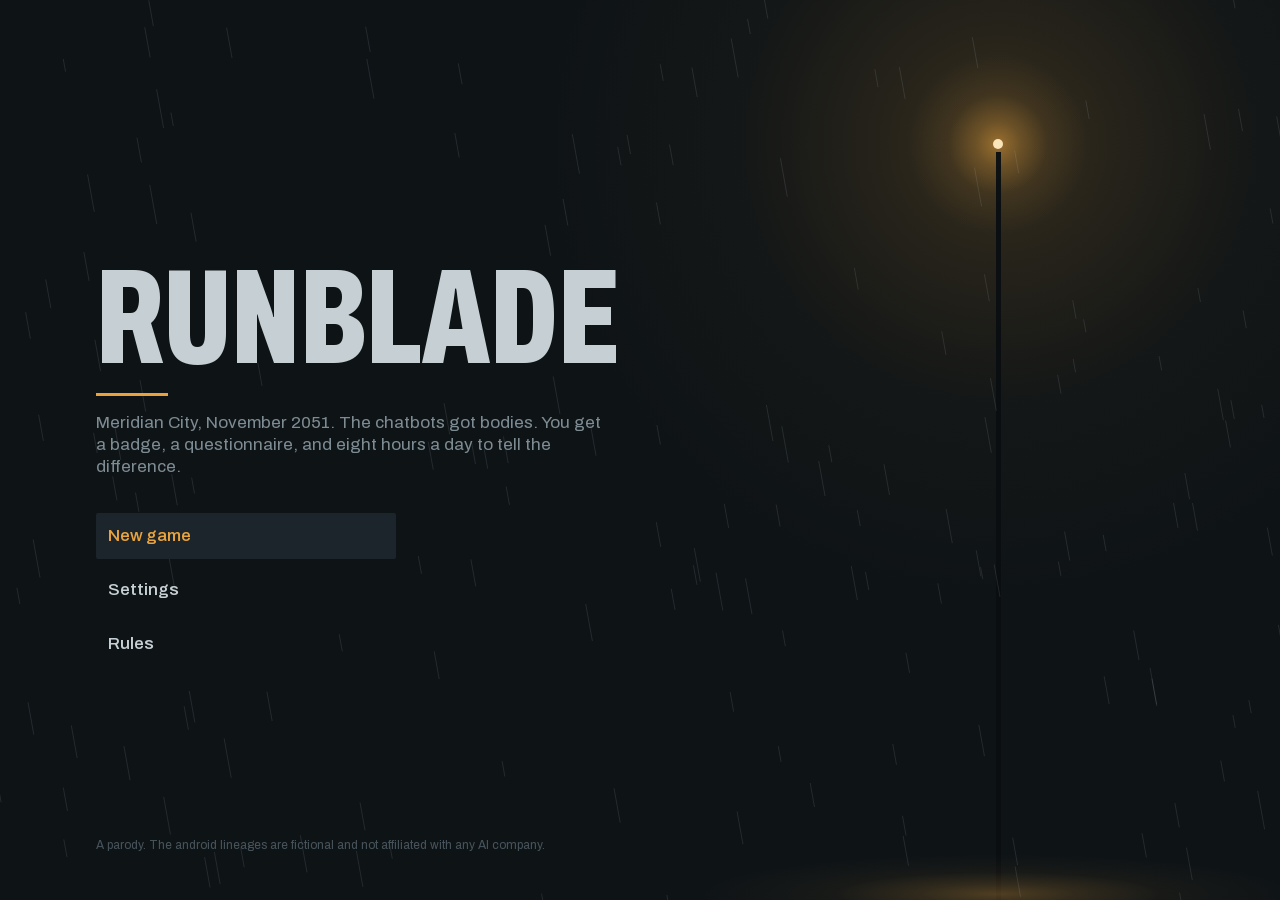
==== html5/index.html @ 53a179da "Web-native build of d16a5d5-dirty in html5/" ====
<!doctype html>
<html lang="en">
  <head>
    <meta charset="utf-8" />
    <meta name="viewport" content="width=device-width, initial-scale=1, user-scalable=no" />
    <meta name="theme-color" content="#0e1316" />
    <meta name="description" content="A Turing-Kampff interrogation game. Find the androids. They talk like chatbots." />
    <title>RUNBLADE</title>
    <link rel="icon" href="data:image/svg+xml,%3Csvg xmlns='http://www.w3.org/2000/svg' viewBox='0 0 16 16'%3E%3Crect width='16' height='16' rx='2' fill='%230e1316'/%3E%3Ccircle cx='11' cy='5' r='2' fill='%23e8a33d'/%3E%3Crect x='10.5' y='6' width='1' height='9' fill='%2347535b'/%3E%3C/svg%3E" />
    <style>html,body{background:#0e1316;height:100%;margin:0}</style>
    <script type="module" crossorigin src="./assets/index-R1LuSLn3.js"></script>
    <link rel="stylesheet" crossorigin href="./assets/index-Cl_6SigV.css">
    <link rel="preload" href="./assets/Archivo-DTtSpRkT.woff2" as="font" type="font/woff2" crossorigin="">
    <link rel="preload" href="./assets/MartianMono-DjmKVqBc.woff2" as="font" type="font/woff2" crossorigin="">
  </head>
  <body>
    <main id="stage" class="stage"></main>
  </body>
</html>
---- html5/assets/index-Cl_6SigV.css ----
@font-face{font-family:Archivo;src:url(./Archivo-DTtSpRkT.woff2)format("woff2");font-weight:400 800;font-stretch:62% 100%;font-display:block}@font-face{font-family:Martian Mono;src:url(./MartianMono-DjmKVqBc.woff2)format("woff2");font-weight:400 620;font-stretch:87.5% 112.5%;font-display:block}html,body{background:var(--bg);overscroll-behavior:none;height:100%;margin:0;overflow:hidden}.stage{transform-origin:0 0;color:var(--fog);font-kerning:normal;-webkit-font-smoothing:antialiased;-webkit-text-size-adjust:none;-moz-text-size-adjust:none;text-size-adjust:none;-webkit-user-select:none;user-select:none;-webkit-touch-callout:none;-webkit-tap-highlight-color:transparent;touch-action:manipulation;font-family:Archivo,sans-serif;font-size:15px;font-weight:420;font-stretch:100%;line-height:21px;position:absolute;top:0;left:0;overflow:hidden}.stage *,.stage :before,.stage :after{box-sizing:border-box}:where(.stage) :where(h1,h2,h3,p){font-size:inherit;font-weight:inherit;margin:0}[hidden]{display:none!important}.display{letter-spacing:0;font-weight:800;font-stretch:62%;line-height:1.088}.mono{font-family:Martian Mono,monospace;font-weight:400;font-stretch:87.5%}.fill{width:100%;height:100%;position:absolute;inset:0}.spacer{flex:1 1 0;min-width:0;min-height:0}.widget{display:block}.dim{color:var(--fog-dim)}.faint{color:var(--fog-faint)}.sodium{color:var(--sodium)}.sodium-dim{color:var(--sodium-dim)}@media (orientation:landscape){.p{display:none!important}}@media (orientation:portrait){.l{display:none!important}}.scroll{overscroll-behavior:contain;-webkit-overflow-scrolling:touch;scrollbar-width:thin;scrollbar-color:var(--hairline) transparent;touch-action:pan-y;overflow:hidden auto}.scroll::-webkit-scrollbar{width:8px}.scroll::-webkit-scrollbar-track{background:0 0}.scroll::-webkit-scrollbar-thumb{background:var(--hairline);border-radius:0}.scroll::-webkit-scrollbar-thumb:hover{background:var(--fog-faint)}.screen{background:var(--bg);position:absolute;inset:0;overflow:hidden}.panel{background:var(--surface);border-radius:var(--radius);padding:14px}.paper{background:var(--memo);color:var(--ink);border-radius:var(--radius);padding:12px}.btn{border-radius:var(--radius);background:var(--raised);color:var(--fog);font:inherit;text-align:center;cursor:pointer;border:0;outline:none;margin:0;padding:8px 12px;font-size:15px;font-weight:540;line-height:18px;display:block}.btn:focus-visible{box-shadow:inset 0 0 0 1px var(--sodium-dim)}@media (hover:hover){.btn:hover:not(:disabled){background:var(--raised-hover);box-shadow:inset 0 0 0 1px var(--sodium-dim);color:var(--fog-hover)}}.btn:active:not(:disabled){background:var(--raised-pressed);box-shadow:inset 0 0 0 1px var(--sodium);color:var(--sodium)}.btn:disabled{background:var(--surface);color:var(--fog-faint);cursor:default}.btn.primary{color:var(--sodium)}@media (hover:hover){.btn.primary:hover:not(:disabled){color:var(--sodium-hover)}}.btn.ghost{color:var(--fog-dim);background:0 0;padding:6px 10px;font-size:14px;line-height:16px}@media (hover:hover){.btn.ghost:hover:not(:disabled){background:var(--raised);box-shadow:none;color:var(--fog-hover)}}.btn.ghost:active:not(:disabled){background:var(--raised-pressed);box-shadow:none;color:var(--sodium)}.menu-btn{text-align:left;width:100%;min-height:46px;font-size:17px;line-height:19px}.menu-btn.quiet{background:0 0}.stamp-btn{--ink-color:var(--clear);border-radius:var(--radius);background:var(--tint-06);min-width:0;height:68px;box-shadow:inset 0 0 0 2px var(--tint-55);color:var(--ink-color);cursor:pointer;border:0;outline:none;flex:1 1 0;margin:0;padding:0 12px;font-family:Archivo,sans-serif;font-size:30px;display:block}.stamp-btn.clear{--ink-color:var(--clear);--tint-06:var(--clear-06);--tint-14:var(--clear-14);--tint-26:var(--clear-26);--tint-55:var(--clear-55);--ink-light:var(--clear-light);--ink-pressed:var(--clear-pressed)}.stamp-btn.retire{--ink-color:var(--retire);--tint-06:var(--retire-06);--tint-14:var(--retire-14);--tint-26:var(--retire-26);--tint-55:var(--retire-55);--ink-light:var(--retire-light);--ink-pressed:var(--retire-pressed)}@media (hover:hover){.stamp-btn:hover:not(:disabled){background:var(--tint-14);box-shadow:inset 0 0 0 2px var(--ink-color);color:var(--ink-light)}}.stamp-btn:active:not(:disabled){background:var(--tint-26);box-shadow:inset 0 0 0 2px var(--ink-pressed);color:var(--ink-light)}.stamp-btn:disabled{box-shadow:inset 0 0 0 2px var(--hairline);color:var(--fog-faint);cursor:default;background:0 0}.overlay{z-index:10;position:absolute;inset:0}.overlay-dim{background:var(--dim-bg);position:absolute;inset:0}.overlay-center{justify-content:center;align-items:center;display:flex;position:absolute;inset:0}.overlay-panel{background:var(--surface);border-radius:var(--radius);max-width:calc(100% - 24px);max-height:calc(100% - 24px);box-shadow:inset 0 0 0 1px var(--hairline);flex-direction:column;padding:24px;display:flex}.overlay-col{flex-direction:column;flex:auto;gap:14px;min-height:0;display:flex}.overlay-header{align-items:center;gap:10px;display:flex}.overlay-title{color:var(--fog);flex:auto;margin-block:-1.5px;font-size:32px;line-height:39px}.overlay .note{color:var(--fog-dim);margin-block:-1.5px;font-size:13px;line-height:18px}.overlay-panel.pause{width:400px}.overlay-panel.settings{width:660px}.overlay-panel.rules{width:900px;height:600px}.setting-row{align-items:center;gap:8px;display:flex}.setting-name{color:var(--fog);flex:0 0 150px;font-size:15px;line-height:18px}.setting-options{flex:auto;gap:8px;display:flex}.btn.toggle{min-width:0;box-shadow:inset 0 0 0 1px var(--hairline);color:var(--fog-dim);background:0 0;flex:1 1 0;padding:7px 10px;font-size:14px;line-height:16px}.btn.toggle.on,.btn.toggle.on:hover{background:var(--sodium-tint);box-shadow:inset 0 0 0 1px var(--sodium);color:var(--sodium)}.rules-body{min-height:0;color:var(--fog-dim);white-space:pre-wrap;overflow-wrap:break-word;flex:auto;padding-right:calc(4px + .208em);font-size:15px;line-height:23px}.rules-h{color:var(--fog);font-size:18px;font-weight:680;line-height:25px}.rules-h:not(:first-child){margin-top:23px}.rules-body b{font-weight:680}@media (orientation:portrait){.overlay-panel{padding:16px;width:calc(100% - 24px)!important}.overlay-panel.rules{height:min(900px,100% - 24px)}.overlay-title{font-size:26px;line-height:32px}.overlay .close{align-self:flex-start;min-width:64px;min-height:40px}.setting-row{flex-direction:column;align-items:stretch;gap:6px}.setting-name{flex:none}.btn.toggle{min-height:40px}}.title-screen .lamp>div{position:absolute}.title-screen .lamp-haze{background:radial-gradient(closest-side,#e8a33d33,#e8a33d1c 25%,#e8a33d08 55%,#e8a33d00);width:920px;height:920px;top:calc(16% - 460px);left:calc(78% - 460px)}.title-screen .lamp-core{background:radial-gradient(closest-side,#e8a33d8c,#e8a33d4d 25%,#e8a33d16 55%,#e8a33d00);width:180px;height:180px;top:calc(16% - 90px);left:calc(78% - 90px)}.title-screen .lamp-bulb{background:#ffebc2f2;border-radius:50%;width:10px;height:10px;top:calc(16% - 5px);left:calc(78% - 5px)}.title-screen .lamp-pole{background:#0a0e11f2;width:5px;top:calc(16% + 8px);bottom:0;left:calc(78% - 2.5px)}.title-screen .lamp-pool{background:radial-gradient(closest-side,#e8a33d4d,#e8a33d2a 25%,#e8a33d0c 55%,#e8a33d00);width:600px;height:80px;bottom:-34px;left:calc(78% - 300px)}.title-col{flex-direction:column;width:520px;display:flex;position:absolute;top:72px;bottom:48px;left:96px}.title-name{color:var(--fog);font-size:136px;line-height:149px}.title-rule{background:var(--sodium);flex:none;width:72px;height:3px;margin-bottom:18px}.title-premise{width:100%;color:var(--fog-dim);margin-top:-1.5px;margin-bottom:34.5px;padding-right:.208em;font-size:17px;line-height:22px}.title-menu{flex-direction:column;gap:8px;width:300px;display:flex}.menu-btn.confirm{color:var(--sodium)}.title-footer{color:var(--fog-faint);margin-block:-1.5px;font-size:12px;line-height:17px}@media (orientation:portrait){.title-col{width:auto;inset:48px 20px 32px}.title-name{font-size:88px;line-height:97px}.title-premise,.title-menu{width:auto}}.page-scroll{z-index:1}.intro-page{flex-direction:column;gap:6px;min-height:100%;padding:56px 96px;display:flex}.intro-day{color:var(--fog);font-size:88px;line-height:97px}.intro-date{color:var(--fog-dim);margin-bottom:28px;font-size:16px;line-height:19px}.intro-row{align-items:flex-start;gap:64px;display:flex}.memo{white-space:pre-wrap;overflow-wrap:break-word;flex:none;width:600px;padding:28px calc(28px + .65em) 28px 28px;font-size:13px;line-height:22px}.intro-facts{flex-direction:column;flex:auto;gap:20px;min-width:0;display:flex}.fact{flex-direction:column;gap:2px;display:flex}.fact-label{color:var(--fog-dim);font-size:13px;line-height:15px}.fact-value{color:var(--fog);margin-block:-1.5px;font-size:17px;font-weight:540;line-height:22px}.btn.begin{min-height:52px;font-size:18px;line-height:20px}.btn.read-rules{align-self:flex-start}@media (orientation:portrait){.intro-page{padding:28px 20px}.intro-day{font-size:64px;line-height:71px}.intro-date{margin-bottom:20px}.intro-row{flex-direction:column;align-items:stretch;gap:24px}.memo{width:auto;padding:18px calc(18px + .65em) 18px 18px}}.shift{grid-template:"hud hud hud""left center right"minmax(0,1fr)"ticker ticker ticker"30px/280px minmax(0,1fr) 320px;gap:12px;display:grid;position:absolute;inset:10px 16px 0}.shift .hud{grid-area:hud}.col-left,.col-center,.col-right{flex-direction:column;gap:12px;min-width:0;min-height:0;display:flex}.shift .col-left{grid-area:left}.shift .col-center{grid-area:center}.shift .col-right{grid-area:right}.shift .ticker{grid-area:ticker}.hud{flex-direction:column;gap:10px;display:flex}.hud-row{white-space:nowrap;align-items:center;gap:14px;min-width:0;display:flex}.hud-day{color:var(--fog);font-size:26px;line-height:29px}.hud-date,.hud-subject{color:var(--fog-dim);font-size:14px;line-height:16px}.hud-clock{color:var(--sodium);font-size:34px;line-height:38px}.hud-mode{color:var(--sodium-dim);font-size:12px;line-height:14px}.hud-credits{font-size:16px;font-weight:540;line-height:19px}.hud .btn.ghost{flex:none}.pips{align-items:center;gap:4px;display:flex}.pip{border-radius:var(--radius);width:10px;height:10px;box-shadow:inset 0 0 0 1px var(--fog-faint)}.pip.struck{background:var(--retire);box-shadow:inset 0 0 0 1px var(--retire)}.rule{background:var(--hairline);flex:none;height:1px}.window{background:var(--recess);border-radius:var(--radius);flex:1 1 0;min-height:270px;position:relative;overflow:hidden}.window-holder{position:absolute;inset:0;overflow:hidden}.rig{flex-direction:column;flex:none;gap:8px;display:flex}.rig-title,.evidence-title{color:var(--fog-dim);font-size:13px;font-weight:540;line-height:15px}.rig-body{flex-direction:column;gap:8px;display:flex}.meters{flex-direction:column;flex:auto;gap:8px;min-width:0;display:flex}.meter{align-items:center;gap:10px;display:flex}.meter-name{color:var(--fog-dim);flex:0 0 70px;font-size:12px;line-height:14px}.meter .gauge{flex:auto;min-width:0;height:16px}.meter-value{text-align:right;color:var(--fog);flex:0 0 58px;font-size:12px;line-height:15px}.rig .scope{flex:none;width:100%;height:44px}.rig-note{color:var(--fog-dim);margin-block:-1.5px;font-size:12px;line-height:17px}.rig-note.advisory{color:var(--sodium-dim)}.btn.next{white-space:pre;flex:none;height:48px;font-size:16px;line-height:19px}.terminal{background:var(--recess);border-radius:var(--radius);flex-direction:column;flex:1 1 0;gap:6px;min-height:0;padding:20px;display:flex}.log-scroll{flex:auto;min-height:0}.log{white-space:pre-wrap;overflow-wrap:break-word;flex-direction:column;gap:12px;display:flex}.log-system{font-size:var(--system-size);line-height:var(--system-lh);color:var(--fog-faint)}.log-you,.log-line{font-size:var(--line-size);line-height:var(--line-lh);color:var(--fog-dim)}.log-you .you,.log-line .speaker{color:var(--fog-faint)}.log-line{color:var(--fog)}.log-line.narration{color:var(--fog-dim)}.log-answer,.log-system{padding-right:.65em}.log-you,.log-line{padding-right:.208em}.log-answer{font-size:var(--answer-size);line-height:var(--answer-lh);color:var(--sodium)}.log-answer .cursor{color:var(--sodium-cursor)}.log-answer .w{cursor:pointer}.log-answer .w.flag{color:#f4e6dc;background:#d0533f59}.log-answer .fs{background:#d0533f59}.skip-hint{color:var(--fog-faint);text-align:right;flex:none;font-size:11px;line-height:13px}.questions{flex:none;grid-template-columns:repeat(3,minmax(0,1fr));gap:8px;display:grid}.btn.qbtn{text-align:left;white-space:nowrap;text-overflow:clip;font-size:14px;line-height:16px;overflow:hidden}.qnum{white-space:pre}.card-root{flex:none;height:218px;position:relative}.card{background:var(--laminate);border-radius:var(--radius);flex-direction:column;display:flex;position:absolute;inset:0;overflow:hidden}.card-band{background:var(--laminate-band);color:var(--laminate);flex:none;padding:6px 12px;font-size:11px;font-weight:540;line-height:13px}.card-body{gap:12px;min-height:0;padding:12px;display:flex}.card-photo{background:var(--recess);border-radius:var(--radius);flex:none;width:92px;height:116px;position:relative;overflow:hidden}.card-fields{min-width:0;color:var(--ink);white-space:pre-wrap;overflow-wrap:break-word;flex:auto;padding-right:.65em}.field{flex-direction:column;display:flex}.field-name{color:var(--ink-dim);font-size:10px;line-height:16px}.field-value{font-size:12px;line-height:16px}.stamp{border:3px solid var(--clear-stamp);border-radius:var(--radius);color:var(--clear-stamp);white-space:nowrap;pointer-events:none;padding:0 12px;font-size:30px;line-height:34px;position:absolute;top:50%;left:50%}.stamp.retire{border-color:var(--retire);color:var(--retire)}.note-panel{flex-direction:column;flex:none;gap:4px;display:flex}.paper-label{color:var(--ink-dim);font-size:11px;font-weight:540;line-height:13px}.note-text{white-space:pre-wrap;padding-right:.65em;font-size:13px;line-height:20px}.evidence{flex-direction:column;flex:1 1 0;gap:8px;min-height:0;display:flex}.evidence-list{min-height:0;color:var(--fog);overflow-wrap:break-word;flex:auto;font-size:13px;line-height:20px}.slip{flex:none;padding-right:calc(12px + .208em);font-size:13px;line-height:19px}.slip-heading.correct{color:var(--clear-slip)}.slip-heading.wrong{color:var(--retire-slip)}.slip-delta{color:var(--ink-dim)}.stamps{flex:none;gap:10px;display:flex}.ticker{pointer-events:none;position:relative;overflow:hidden}.ticker-text{color:var(--fog-faint);white-space:pre;will-change:transform;font-size:12px;line-height:14px;position:absolute;top:7px;left:0}@media (orientation:portrait){.shift{grid-template-rows:auto auto auto auto minmax(0,1fr) auto auto auto auto 24px;grid-template-columns:repeat(3,minmax(0,1fr));grid-template-areas:"hud hud hud""win card card""note note note""rig rig rig""term term term""q q q""evid evid evid""slip slip slip""next clear retire""ticker ticker ticker";gap:0 6px;inset:8px 8px 0}.shift .col-left,.shift .col-center,.shift .col-right,.shift .stamps{display:contents}.shift>*,.shift .col-left>*,.shift .col-center>*,.shift .col-right>*,.shift .stamps>*{margin-top:6px}.shift .hud{margin-top:0}.shift .window{grid-area:win;min-height:0}.shift .card-root{grid-area:card;height:140px}.shift .note-panel{grid-area:note}.shift .rig{grid-area:rig}.shift .terminal{grid-area:term}.shift .questions{grid-area:q}.shift .evidence{grid-area:evid}.shift .slip{grid-area:slip}.shift .next{grid-area:next}.shift .stamp-btn.clear{grid-area:clear}.shift .stamp-btn.retire{grid-area:retire}.shift .hud-row{gap:10px}.shift .hud-date,.shift .hud-gap{display:none}.shift .hud-day{font-size:22px;line-height:25px}.shift .hud-clock{font-size:28px;line-height:31px}.card-photo{display:none}.field{display:block}.field-name:after{content:"  "}.shift .rig,.shift .evidence{padding:10px}.shift .rig-title,.shift .rig-note,.shift .evidence-title{display:none}.shift .rig-body{flex-direction:row}.shift .rig .scope{width:110px;height:34px}.shift .terminal{padding:14px}.questions{gap:6px}.btn.qbtn{white-space:normal;min-height:40px;font-size:13px;line-height:15px}.shift-screen:not(.seated) .evidence{display:none}.shift .evidence{flex:none;min-height:58px}.btn.next{height:56px}.stamp-btn{height:56px;font-size:26px}.ticker{height:24px}}.debrief-col{flex-direction:column;gap:16px;display:flex;position:absolute;inset:48px 96px 40px}.debrief-header{align-items:flex-end;gap:24px;display:flex}.debrief-title{color:var(--fog);font-size:52px;line-height:57px}.debrief-header .fact{gap:0}.debrief-header .fact-label{font-size:12px;line-height:14px}.debrief-header .fact-value{margin-block:0;font-size:18px;line-height:20px}.debrief-scroll{flex:auto;min-height:0}.debrief-body{white-space:pre-wrap;overflow-wrap:break-word;padding-right:.208em;font-size:15px;line-height:23px}.entry{margin-bottom:23px}.entry-name{font-size:17px;font-weight:680;line-height:24px}.tone-fog{color:var(--fog)}.tone-dim{color:var(--fog-dim)}.tone-faint{color:var(--fog-faint)}.tone-sodium{color:var(--sodium)}.tone-sodium-dim{color:var(--sodium-dim)}.tone-retire{color:var(--retire)}.tone-clear{color:var(--clear)}.btn.go{align-self:flex-start;min-width:220px;min-height:50px;font-size:17px;line-height:19px}@media (orientation:portrait){.debrief-col{inset:28px 20px 20px}.debrief-header{flex-wrap:wrap;gap:16px}.debrief-title{flex-basis:100%;font-size:40px;line-height:45px}.debrief-header .spacer{display:none}.btn.go{align-self:stretch}}.evening-col{flex-direction:column;gap:28px;width:776px;padding:64px 0 56px 96px;display:flex}.evening-title{color:var(--fog);font-size:64px;line-height:71px}.evening-lines{flex-direction:column;gap:16px;display:flex}.evening-line{color:var(--fog);white-space:pre-wrap;padding-right:.208em;font-size:18px;line-height:26px}.evening-line.narration,.evening-line .speaker.dim{color:var(--fog-dim)}.evening-line .speaker.faint{color:var(--fog-faint)}.evening-paper{align-self:flex-start;width:460px;padding:18px calc(18px + .65em) 18px 18px;font-size:14px;line-height:21px}.evening-choices{flex-direction:column;gap:8px;display:flex}.btn.choice{text-align:left;white-space:nowrap;min-height:46px;font-size:17px;line-height:19px}.choice-num,.option-num{white-space:pre}@media (orientation:portrait){.evening-col{width:auto;padding:32px 20px}.evening-title{font-size:48px;line-height:54px}.evening-paper{align-self:stretch;width:auto}.btn.choice{white-space:normal}}.mirror{grid-template:"hud hud""left center"minmax(0,1fr)/280px minmax(0,1fr);gap:12px;display:grid;position:absolute;inset:10px 16px 16px}.mirror .hud{grid-area:hud}.mirror .col-left{grid-area:left}.mirror .col-center{grid-area:center}.mirror .window{min-height:0}.mirror .rig .scope{height:44px}.mirror-options{flex-direction:column;flex:none;gap:8px;display:flex}.mirror .btn.go,.evening-screen .btn.go{min-height:48px}.btn.option{text-align:left;white-space:normal;min-height:44px;font-size:15px;line-height:18px}.mirror .log-answer{white-space:pre-wrap}@media (orientation:portrait){.mirror{grid-template:"hud hud""win rig""center center"minmax(0,1fr)/110px minmax(0,1fr);gap:6px;inset:8px 8px 16px}.mirror .col-left{display:contents}.mirror .window{grid-area:win;min-height:110px}.mirror .rig{grid-area:rig}.mirror .rig-title,.mirror .hud-date{display:none}.mirror .hud-row{gap:10px}.mirror .rig .scope{height:34px}.mirror .col-center{gap:6px}.mirror .terminal{padding:14px}.mirror .btn.go{align-self:stretch}}.end-col{flex-direction:column;gap:18px;width:560px;display:flex;position:absolute;inset:72px 0 72px 96px}.end-title{color:var(--fog);margin-block:-1.5px;font-size:88px;line-height:100px}.end-title.retire{color:var(--retire)}.end-text{color:var(--fog-dim);margin-block:-1.5px;font-size:18px;line-height:23px}.end-stats{grid-template-columns:max-content max-content;gap:6px 40px;font-size:15px;line-height:18px;display:grid}.stat-label{color:var(--fog-dim);line-height:18px}.stat-value{color:var(--fog)}.end-buttons{gap:12px;display:flex}.btn.end-btn{min-width:200px;min-height:50px;font-size:17px;line-height:19px}@media (orientation:portrait){.end-col{width:auto;inset:40px 20px}.end-title{font-size:56px;line-height:65px}.end-buttons{flex-direction:column}}
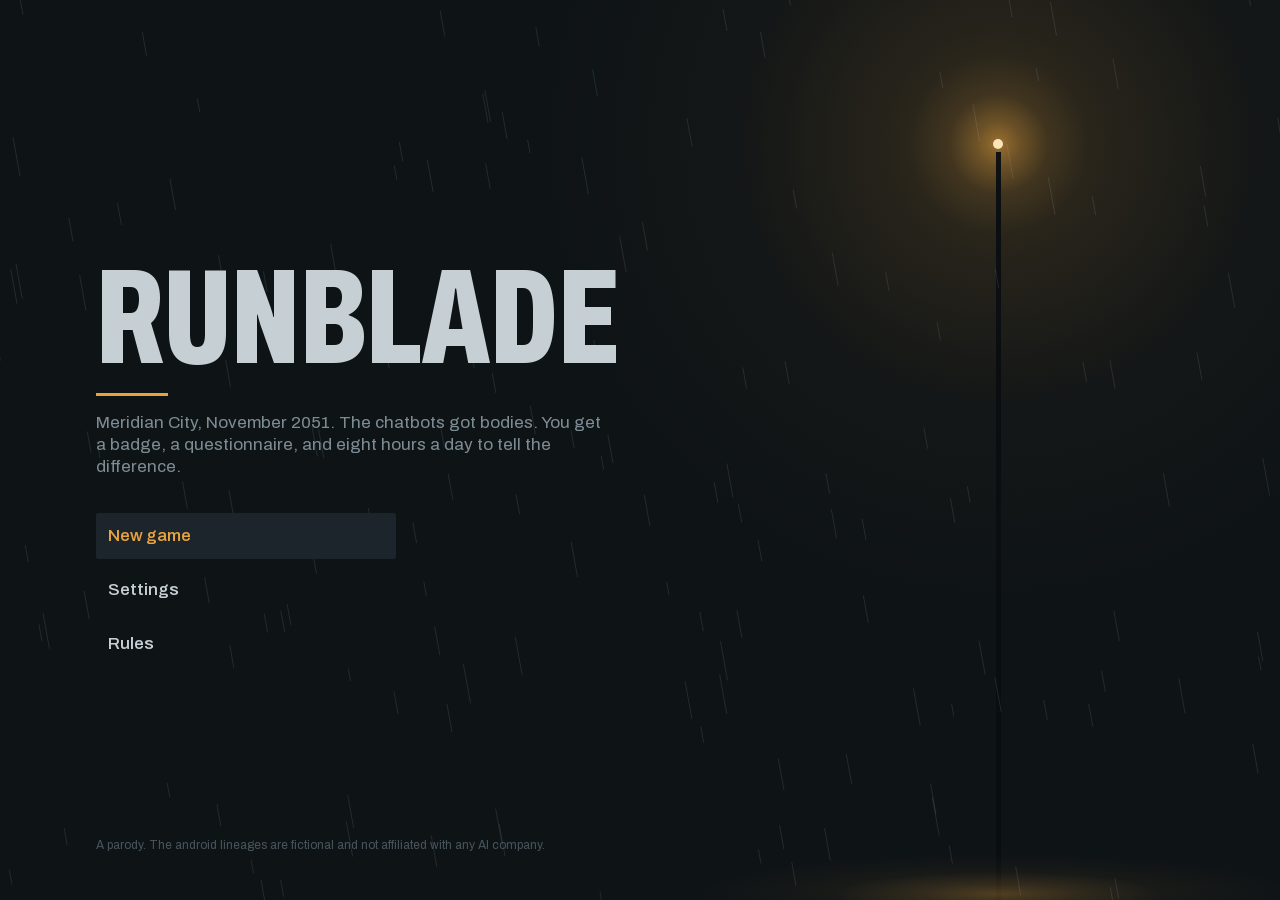
==== commit e2a08b89: "Web-native build of d16a5d5-dirty in html5/" ====
--- a/html5/index.html
+++ b/html5/index.html
@@ -8,7 +8,7 @@
     <title>RUNBLADE</title>
     <link rel="icon" href="data:image/svg+xml,%3Csvg xmlns='http://www.w3.org/2000/svg' viewBox='0 0 16 16'%3E%3Crect width='16' height='16' rx='2' fill='%230e1316'/%3E%3Ccircle cx='11' cy='5' r='2' fill='%23e8a33d'/%3E%3Crect x='10.5' y='6' width='1' height='9' fill='%2347535b'/%3E%3C/svg%3E" />
     <style>html,body{background:#0e1316;height:100%;margin:0}</style>
-    <script type="module" crossorigin src="./assets/index-R1LuSLn3.js"></script>
+    <script type="module" crossorigin src="./assets/index-GPjAOpuV.js"></script>
     <link rel="stylesheet" crossorigin href="./assets/index-Cl_6SigV.css">
     <link rel="preload" href="./assets/Archivo-DTtSpRkT.woff2" as="font" type="font/woff2" crossorigin="">
     <link rel="preload" href="./assets/MartianMono-DjmKVqBc.woff2" as="font" type="font/woff2" crossorigin="">
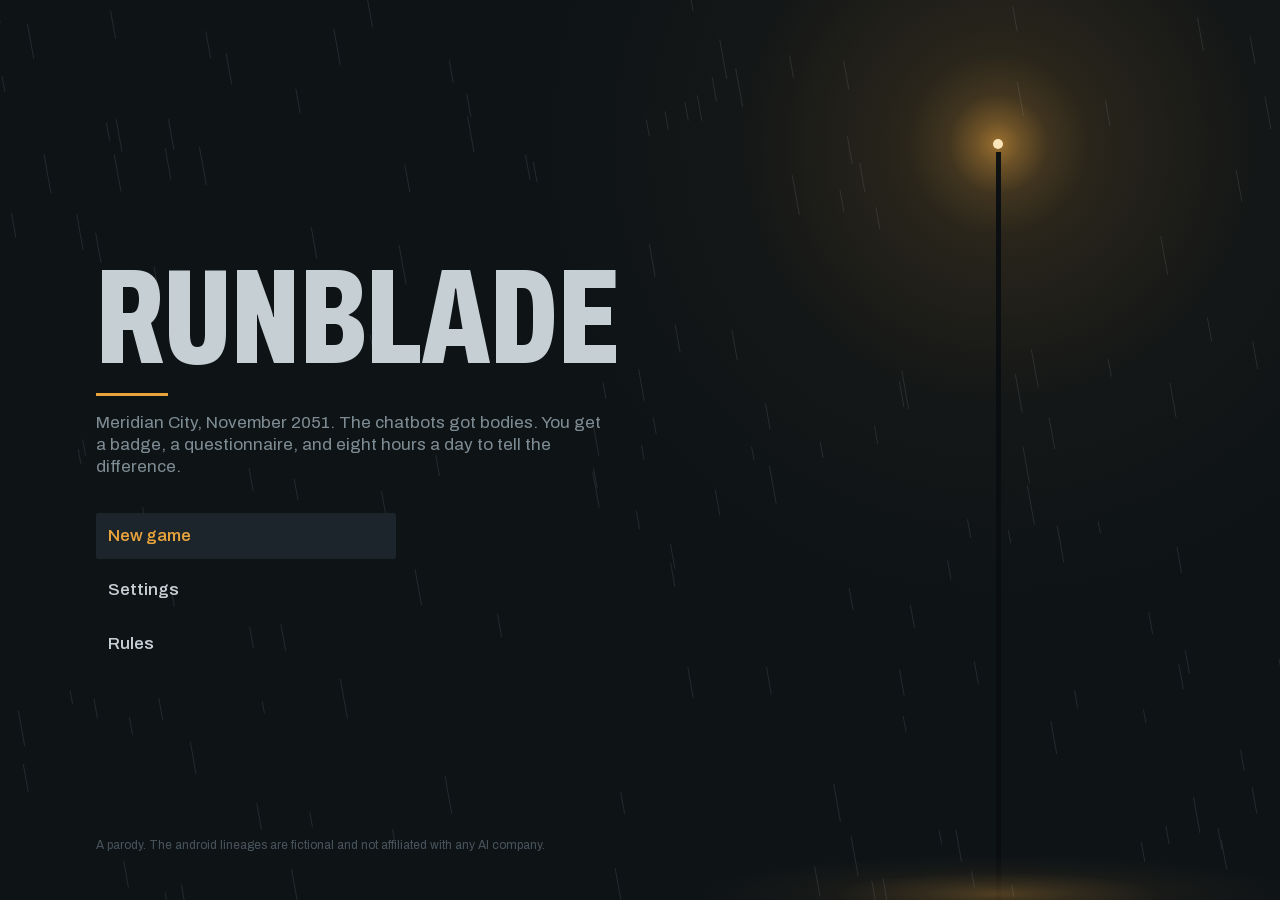
==== commit 2d392aba: "Web-native build of 9d9177b in html5/" ====
--- a/html5/index.html
+++ b/html5/index.html
@@ -8,7 +8,7 @@
     <title>RUNBLADE</title>
     <link rel="icon" href="data:image/svg+xml,%3Csvg xmlns='http://www.w3.org/2000/svg' viewBox='0 0 16 16'%3E%3Crect width='16' height='16' rx='2' fill='%230e1316'/%3E%3Ccircle cx='11' cy='5' r='2' fill='%23e8a33d'/%3E%3Crect x='10.5' y='6' width='1' height='9' fill='%2347535b'/%3E%3C/svg%3E" />
     <style>html,body{background:#0e1316;height:100%;margin:0}</style>
-    <script type="module" crossorigin src="./assets/index-GPjAOpuV.js"></script>
+    <script type="module" crossorigin src="./assets/index-DDHSnXvM.js"></script>
     <link rel="stylesheet" crossorigin href="./assets/index-Cl_6SigV.css">
     <link rel="preload" href="./assets/Archivo-DTtSpRkT.woff2" as="font" type="font/woff2" crossorigin="">
     <link rel="preload" href="./assets/MartianMono-DjmKVqBc.woff2" as="font" type="font/woff2" crossorigin="">
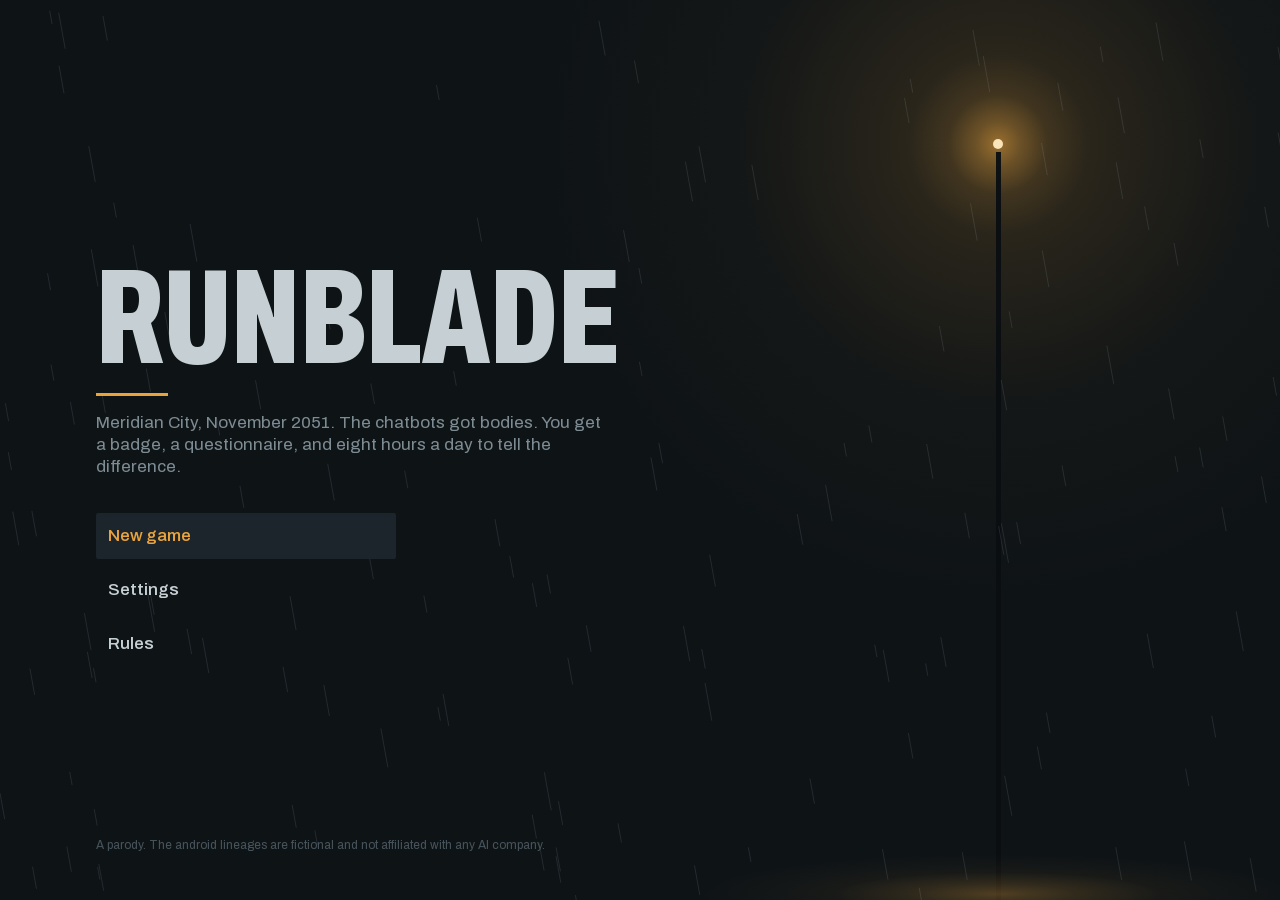
==== commit 3e41bff3: "Web-native build of 104dca5 in html5/" ====
--- a/html5/index.html
+++ b/html5/index.html
@@ -8,8 +8,8 @@
     <title>RUNBLADE</title>
     <link rel="icon" href="data:image/svg+xml,%3Csvg xmlns='http://www.w3.org/2000/svg' viewBox='0 0 16 16'%3E%3Crect width='16' height='16' rx='2' fill='%230e1316'/%3E%3Ccircle cx='11' cy='5' r='2' fill='%23e8a33d'/%3E%3Crect x='10.5' y='6' width='1' height='9' fill='%2347535b'/%3E%3C/svg%3E" />
     <style>html,body{background:#0e1316;height:100%;margin:0}</style>
-    <script type="module" crossorigin src="./assets/index-DDHSnXvM.js"></script>
-    <link rel="stylesheet" crossorigin href="./assets/index-Cl_6SigV.css">
+    <script type="module" crossorigin src="./assets/index-C4WCXmFH.js"></script>
+    <link rel="stylesheet" crossorigin href="./assets/index-ePehVP9a.css">
     <link rel="preload" href="./assets/Archivo-DTtSpRkT.woff2" as="font" type="font/woff2" crossorigin="">
     <link rel="preload" href="./assets/MartianMono-DjmKVqBc.woff2" as="font" type="font/woff2" crossorigin="">
   </head>
--- a/html5/assets/index-ePehVP9a.css
+++ b/html5/assets/index-ePehVP9a.css
@@ -0,0 +1 @@
+@font-face{font-family:Archivo;src:url(./Archivo-DTtSpRkT.woff2)format("woff2");font-weight:400 800;font-stretch:62% 100%;font-display:block}@font-face{font-family:Martian Mono;src:url(./MartianMono-DjmKVqBc.woff2)format("woff2");font-weight:400 620;font-stretch:87.5% 112.5%;font-display:block}html,body{background:var(--bg);overscroll-behavior:none;height:100%;margin:0;overflow:hidden}.stage{transform-origin:0 0;color:var(--fog);font-kerning:normal;-webkit-font-smoothing:antialiased;-webkit-text-size-adjust:none;-moz-text-size-adjust:none;text-size-adjust:none;-webkit-user-select:none;user-select:none;-webkit-touch-callout:none;-webkit-tap-highlight-color:transparent;touch-action:manipulation;font-family:Archivo,sans-serif;font-size:15px;font-weight:420;font-stretch:100%;line-height:21px;position:absolute;top:0;left:0;overflow:hidden}.stage *,.stage :before,.stage :after{box-sizing:border-box}:where(.stage) :where(h1,h2,h3,p){font-size:inherit;font-weight:inherit;margin:0}[hidden]{display:none!important}.display{letter-spacing:0;font-weight:800;font-stretch:62%;line-height:1.088}.mono{font-family:Martian Mono,monospace;font-weight:400;font-stretch:87.5%}.fill{width:100%;height:100%;position:absolute;inset:0}.spacer{flex:1 1 0;min-width:0;min-height:0}.widget{display:block}.dim{color:var(--fog-dim)}.faint{color:var(--fog-faint)}.sodium{color:var(--sodium)}.sodium-dim{color:var(--sodium-dim)}@media (orientation:landscape){.p{display:none!important}}@media (orientation:portrait){.l{display:none!important}}.scroll{overscroll-behavior:contain;-webkit-overflow-scrolling:touch;scrollbar-width:thin;scrollbar-color:var(--hairline) transparent;touch-action:pan-y;overflow:hidden auto}.scroll::-webkit-scrollbar{width:8px}.scroll::-webkit-scrollbar-track{background:0 0}.scroll::-webkit-scrollbar-thumb{background:var(--hairline);border-radius:0}.scroll::-webkit-scrollbar-thumb:hover{background:var(--fog-faint)}.screen{background:var(--bg);position:absolute;inset:0;overflow:hidden}.panel{background:var(--surface);border-radius:var(--radius);padding:14px}.paper{background:var(--memo);color:var(--ink);border-radius:var(--radius);padding:12px}.btn{border-radius:var(--radius);background:var(--raised);color:var(--fog);font:inherit;text-align:center;cursor:pointer;border:0;outline:none;margin:0;padding:8px 12px;font-size:15px;font-weight:540;line-height:18px;display:block}.btn:focus-visible{box-shadow:inset 0 0 0 1px var(--sodium-dim)}@media (hover:hover){.btn:hover:not(:disabled){background:var(--raised-hover);box-shadow:inset 0 0 0 1px var(--sodium-dim);color:var(--fog-hover)}}.btn:active:not(:disabled){background:var(--raised-pressed);box-shadow:inset 0 0 0 1px var(--sodium);color:var(--sodium)}.btn:disabled{background:var(--surface);color:var(--fog-faint);cursor:default}.btn.primary{color:var(--sodium)}@media (hover:hover){.btn.primary:hover:not(:disabled){color:var(--sodium-hover)}}.btn.ghost{color:var(--fog-dim);background:0 0;padding:6px 10px;font-size:14px;line-height:16px}@media (hover:hover){.btn.ghost:hover:not(:disabled){background:var(--raised);box-shadow:none;color:var(--fog-hover)}}.btn.ghost:active:not(:disabled){background:var(--raised-pressed);box-shadow:none;color:var(--sodium)}.menu-btn{text-align:left;width:100%;min-height:46px;font-size:17px;line-height:19px}.menu-btn.quiet{background:0 0}.stamp-btn{--ink-color:var(--clear);border-radius:var(--radius);background:var(--tint-06);min-width:0;height:68px;box-shadow:inset 0 0 0 2px var(--tint-55);color:var(--ink-color);cursor:pointer;border:0;outline:none;flex:1 1 0;margin:0;padding:0 12px;font-family:Archivo,sans-serif;font-size:30px;display:block}.stamp-btn.clear{--ink-color:var(--clear);--tint-06:var(--clear-06);--tint-14:var(--clear-14);--tint-26:var(--clear-26);--tint-55:var(--clear-55);--ink-light:var(--clear-light);--ink-pressed:var(--clear-pressed)}.stamp-btn.retire{--ink-color:var(--retire);--tint-06:var(--retire-06);--tint-14:var(--retire-14);--tint-26:var(--retire-26);--tint-55:var(--retire-55);--ink-light:var(--retire-light);--ink-pressed:var(--retire-pressed)}@media (hover:hover){.stamp-btn:hover:not(:disabled){background:var(--tint-14);box-shadow:inset 0 0 0 2px var(--ink-color);color:var(--ink-light)}}.stamp-btn:active:not(:disabled){background:var(--tint-26);box-shadow:inset 0 0 0 2px var(--ink-pressed);color:var(--ink-light)}.stamp-btn:disabled{box-shadow:inset 0 0 0 2px var(--hairline);color:var(--fog-faint);cursor:default;background:0 0}.overlay{z-index:10;position:absolute;inset:0}.overlay-dim{background:var(--dim-bg);position:absolute;inset:0}.overlay-center{justify-content:center;align-items:center;display:flex;position:absolute;inset:0}.overlay-panel{background:var(--surface);border-radius:var(--radius);max-width:calc(100% - 24px);max-height:calc(100% - 24px);box-shadow:inset 0 0 0 1px var(--hairline);flex-direction:column;padding:24px;display:flex}.overlay-col{flex-direction:column;flex:auto;gap:14px;min-height:0;display:flex}.overlay-header{align-items:center;gap:10px;display:flex}.overlay-title{color:var(--fog);flex:auto;margin-block:-1.5px;font-size:32px;line-height:39px}.overlay .note{color:var(--fog-dim);margin-block:-1.5px;font-size:13px;line-height:18px}.overlay-panel.pause{width:400px}.overlay-panel.settings{width:660px}.overlay-panel.rules{width:900px;height:600px}.setting-row{align-items:center;gap:8px;display:flex}.setting-name{color:var(--fog);flex:0 0 150px;font-size:15px;line-height:18px}.setting-options{flex:auto;gap:8px;display:flex}.btn.toggle{min-width:0;box-shadow:inset 0 0 0 1px var(--hairline);color:var(--fog-dim);background:0 0;flex:1 1 0;padding:7px 10px;font-size:14px;line-height:16px}.btn.toggle.on,.btn.toggle.on:hover{background:var(--sodium-tint);box-shadow:inset 0 0 0 1px var(--sodium);color:var(--sodium)}.rules-body{min-height:0;color:var(--fog-dim);white-space:pre-wrap;overflow-wrap:break-word;flex:auto;padding-right:calc(4px + .208em);font-size:15px;line-height:23px}.rules-h{color:var(--fog);font-size:18px;font-weight:680;line-height:25px}.rules-h:not(:first-child){margin-top:23px}.rules-body b{font-weight:680}@media (orientation:portrait){.overlay-panel{padding:16px;width:calc(100% - 24px)!important}.overlay-panel.rules{height:min(900px,100% - 24px)}.overlay-title{font-size:26px;line-height:32px}.overlay .close{align-self:flex-start;min-width:64px;min-height:40px}.setting-row{flex-direction:column;align-items:stretch;gap:6px}.setting-name{flex:none}.btn.toggle{min-height:40px}}.title-screen .lamp>div{position:absolute}.title-screen .lamp-haze{background:radial-gradient(closest-side,#e8a33d33,#e8a33d1c 25%,#e8a33d08 55%,#e8a33d00);width:920px;height:920px;top:calc(16% - 460px);left:calc(78% - 460px)}.title-screen .lamp-core{background:radial-gradient(closest-side,#e8a33d8c,#e8a33d4d 25%,#e8a33d16 55%,#e8a33d00);width:180px;height:180px;top:calc(16% - 90px);left:calc(78% - 90px)}.title-screen .lamp-bulb{background:#ffebc2f2;border-radius:50%;width:10px;height:10px;top:calc(16% - 5px);left:calc(78% - 5px)}.title-screen .lamp-pole{background:#0a0e11f2;width:5px;top:calc(16% + 8px);bottom:0;left:calc(78% - 2.5px)}.title-screen .lamp-pool{background:radial-gradient(closest-side,#e8a33d4d,#e8a33d2a 25%,#e8a33d0c 55%,#e8a33d00);width:600px;height:80px;bottom:-34px;left:calc(78% - 300px)}.title-col{flex-direction:column;width:520px;display:flex;position:absolute;top:72px;bottom:48px;left:96px}.title-name{color:var(--fog);font-size:136px;line-height:149px}.title-rule{background:var(--sodium);flex:none;width:72px;height:3px;margin-bottom:18px}.title-premise{width:100%;color:var(--fog-dim);margin-top:-1.5px;margin-bottom:34.5px;padding-right:.208em;font-size:17px;line-height:22px}.title-menu{flex-direction:column;gap:8px;width:300px;display:flex}.menu-btn.confirm{color:var(--sodium)}.title-footer{color:var(--fog-faint);margin-block:-1.5px;font-size:12px;line-height:17px}@media (orientation:portrait){.title-col{width:auto;inset:48px 20px 32px}.title-name{font-size:88px;line-height:97px}.title-premise,.title-menu{width:auto}}.page-scroll{z-index:1}.intro-page{flex-direction:column;gap:6px;min-height:100%;padding:56px 96px;display:flex}.intro-day{color:var(--fog);font-size:88px;line-height:97px}.intro-date{color:var(--fog-dim);margin-bottom:28px;font-size:16px;line-height:19px}.intro-row{align-items:flex-start;gap:64px;display:flex}.memo{white-space:pre-wrap;overflow-wrap:break-word;flex:none;width:600px;padding:28px calc(28px + .65em) 28px 28px;font-size:13px;line-height:22px}.intro-facts{flex-direction:column;flex:auto;gap:20px;min-width:0;display:flex}.fact{flex-direction:column;gap:2px;display:flex}.fact-label{color:var(--fog-dim);font-size:13px;line-height:15px}.fact-value{color:var(--fog);margin-block:-1.5px;font-size:17px;font-weight:540;line-height:22px}.btn.begin{min-height:52px;font-size:18px;line-height:20px}.btn.read-rules{align-self:flex-start}@media (orientation:portrait){.intro-page{padding:28px 20px}.intro-day{font-size:64px;line-height:71px}.intro-date{margin-bottom:20px}.intro-row{flex-direction:column;align-items:stretch;gap:24px}.memo{width:auto;padding:18px calc(18px + .65em) 18px 18px}}.shift{grid-template:"hud hud hud""left center right"minmax(0,1fr)"ticker ticker ticker"30px/280px minmax(0,1fr) 320px;gap:12px;display:grid;position:absolute;inset:10px 16px 0}.shift .hud{grid-area:hud}.col-left,.col-center,.col-right{flex-direction:column;gap:12px;min-width:0;min-height:0;display:flex}.shift .col-left{grid-area:left}.shift .col-center{grid-area:center}.shift .col-right{grid-area:right}.shift .ticker{grid-area:ticker}.hud{flex-direction:column;gap:10px;display:flex}.hud-row{white-space:nowrap;align-items:center;gap:14px;min-width:0;display:flex}.hud-day{color:var(--fog);font-size:26px;line-height:29px}.hud-date,.hud-subject{color:var(--fog-dim);font-size:14px;line-height:16px}.hud-clock{color:var(--sodium);font-size:34px;line-height:38px}.hud-mode{color:var(--sodium-dim);font-size:12px;line-height:14px}.hud-credits{font-size:16px;font-weight:540;line-height:19px}.hud .btn.ghost{flex:none}.pips{align-items:center;gap:4px;display:flex}.pips-label{color:var(--fog-dim);margin-right:2px;font-size:14px;line-height:16px}.pip{border-radius:var(--radius);width:10px;height:10px;box-shadow:inset 0 0 0 1px var(--fog-faint)}.pip.struck{background:var(--retire);box-shadow:inset 0 0 0 1px var(--retire)}.rule{background:var(--hairline);flex:none;height:1px}.window{background:var(--recess);border-radius:var(--radius);flex:1 1 0;min-height:270px;position:relative;overflow:hidden}.window-holder{position:absolute;inset:0;overflow:hidden}.rig{flex-direction:column;flex:none;gap:8px;display:flex}.rig-title,.evidence-title{color:var(--fog-dim);font-size:13px;font-weight:540;line-height:15px}.rig-body{flex-direction:column;gap:8px;display:flex}.meters{flex-direction:column;flex:auto;gap:8px;min-width:0;display:flex}.meter{align-items:center;gap:10px;display:flex}.meter-name{color:var(--fog-dim);flex:0 0 70px;font-size:12px;line-height:14px}.meter .gauge{flex:auto;min-width:0;height:16px}.meter-value{text-align:right;color:var(--fog);flex:0 0 58px;font-size:12px;line-height:15px}.rig .scope{flex:none;width:100%;height:44px}.rig-note{color:var(--fog-dim);margin-block:-1.5px;font-size:12px;line-height:17px}.rig-note.advisory{color:var(--sodium-dim)}.btn.next{white-space:pre;flex:none;height:48px;font-size:16px;line-height:19px}.terminal{background:var(--recess);border-radius:var(--radius);flex-direction:column;flex:1 1 0;gap:6px;min-height:0;padding:20px;display:flex}.log-scroll{flex:auto;min-height:0}.log{white-space:pre-wrap;overflow-wrap:break-word;flex-direction:column;gap:12px;display:flex}.log-system{font-size:var(--system-size);line-height:var(--system-lh);color:var(--fog-faint)}.log-you,.log-line{font-size:var(--line-size);line-height:var(--line-lh);color:var(--fog-dim)}.log-you .you,.log-line .speaker{color:var(--fog-faint)}.log-line{color:var(--fog)}.log-line.narration{color:var(--fog-dim)}.log-answer,.log-system{padding-right:.65em}.log-you,.log-line{padding-right:.208em}.log-answer{font-size:var(--answer-size);line-height:var(--answer-lh);color:var(--sodium)}.log-answer .cursor{color:var(--sodium-cursor)}.log-answer .w{cursor:pointer}.log-answer .w.flag{color:#f4e6dc;background:#d0533f59}.log-answer .fs{background:#d0533f59}.skip-hint{color:var(--fog-faint);text-align:right;flex:none;font-size:11px;line-height:13px}.questions{flex:none;grid-template-columns:repeat(3,minmax(0,1fr));gap:8px;display:grid}.btn.qbtn{text-align:left;white-space:nowrap;text-overflow:clip;font-size:14px;line-height:16px;overflow:hidden}.qnum{white-space:pre}.card-root{flex:none;height:218px;position:relative}.card{background:var(--laminate);border-radius:var(--radius);flex-direction:column;display:flex;position:absolute;inset:0;overflow:hidden}.card-band{background:var(--laminate-band);color:var(--laminate);flex:none;padding:6px 12px;font-size:11px;font-weight:540;line-height:13px}.card-body{gap:12px;min-height:0;padding:12px;display:flex}.card-photo{background:var(--recess);border-radius:var(--radius);flex:none;width:92px;height:116px;position:relative;overflow:hidden}.card-fields{min-width:0;color:var(--ink);white-space:pre-wrap;overflow-wrap:break-word;flex:auto;padding-right:.65em}.field{flex-direction:column;display:flex}.field-name{color:var(--ink-dim);font-size:10px;line-height:16px}.field-value{font-size:12px;line-height:16px}.stamp{border:3px solid var(--clear-stamp);border-radius:var(--radius);color:var(--clear-stamp);white-space:nowrap;pointer-events:none;padding:0 12px;font-size:30px;line-height:34px;position:absolute;top:50%;left:50%}.stamp.retire{border-color:var(--retire);color:var(--retire)}.note-panel{flex-direction:column;flex:none;gap:4px;display:flex}.paper-label{color:var(--ink-dim);font-size:11px;font-weight:540;line-height:13px}.note-text{white-space:pre-wrap;padding-right:.65em;font-size:13px;line-height:20px}.evidence{flex-direction:column;flex:1 1 0;gap:8px;min-height:0;display:flex}.evidence-list{min-height:0;color:var(--fog);overflow-wrap:break-word;flex:auto;font-size:13px;line-height:20px}.slip{flex:none;padding-right:calc(12px + .208em);font-size:13px;line-height:19px}.slip-heading.correct{color:var(--clear-slip)}.slip-heading.wrong{color:var(--retire-slip)}.slip-delta{color:var(--ink-dim)}.stamps{flex:none;gap:10px;display:flex}.ticker{pointer-events:none;position:relative;overflow:hidden}.ticker-text{color:var(--fog-faint);white-space:pre;will-change:transform;font-size:12px;line-height:14px;position:absolute;top:7px;left:0}@media (orientation:portrait){.shift{grid-template-rows:auto auto auto auto minmax(0,1fr) auto auto auto auto 24px;grid-template-columns:repeat(3,minmax(0,1fr));grid-template-areas:"hud hud hud""win card card""note note note""rig rig rig""term term term""q q q""evid evid evid""slip slip slip""next clear retire""ticker ticker ticker";gap:0 6px;inset:8px 8px 0}.shift .col-left,.shift .col-center,.shift .col-right,.shift .stamps{display:contents}.shift>*,.shift .col-left>*,.shift .col-center>*,.shift .col-right>*,.shift .stamps>*{margin-top:6px}.shift .hud{margin-top:0}.shift .window{grid-area:win;min-height:0}.shift .card-root{grid-area:card;height:140px}.shift .note-panel{grid-area:note}.shift .rig{grid-area:rig}.shift .terminal{grid-area:term}.shift .questions{grid-area:q}.shift .evidence{grid-area:evid}.shift .slip{grid-area:slip}.shift .next{grid-area:next}.shift .stamp-btn.clear{grid-area:clear}.shift .stamp-btn.retire{grid-area:retire}.shift .hud-row{gap:10px}.shift .hud-date,.shift .hud-gap{display:none}.shift .hud-day{font-size:22px;line-height:25px}.shift .hud-clock{font-size:28px;line-height:31px}.card-photo{display:none}.field{display:block}.field-name:after{content:"  "}.shift .rig,.shift .evidence{padding:10px}.shift .rig-title,.shift .rig-note,.shift .evidence-title{display:none}.shift .rig-body{flex-direction:row}.shift .rig .scope{width:110px;height:34px}.shift .terminal{padding:14px}.questions{gap:6px}.btn.qbtn{white-space:normal;min-height:40px;font-size:13px;line-height:15px}.shift-screen:not(.seated) .evidence{display:none}.shift .evidence{flex:none;min-height:58px}.btn.next{height:56px}.stamp-btn{height:56px;font-size:26px}.ticker{height:24px}}.debrief-col{flex-direction:column;gap:16px;display:flex;position:absolute;inset:48px 96px 40px}.debrief-header{align-items:flex-end;gap:24px;display:flex}.debrief-title{color:var(--fog);font-size:52px;line-height:57px}.debrief-header .fact{gap:0}.debrief-header .fact-label{font-size:12px;line-height:14px}.debrief-header .fact-value{margin-block:0;font-size:18px;line-height:20px}.debrief-scroll{flex:auto;min-height:0}.debrief-body{white-space:pre-wrap;overflow-wrap:break-word;padding-right:.208em;font-size:15px;line-height:23px}.entry{margin-bottom:23px}.entry-name{font-size:17px;font-weight:680;line-height:24px}.tone-fog{color:var(--fog)}.tone-dim{color:var(--fog-dim)}.tone-faint{color:var(--fog-faint)}.tone-sodium{color:var(--sodium)}.tone-sodium-dim{color:var(--sodium-dim)}.tone-retire{color:var(--retire)}.tone-clear{color:var(--clear)}.btn.go{align-self:flex-start;min-width:220px;min-height:50px;font-size:17px;line-height:19px}@media (orientation:portrait){.debrief-col{inset:28px 20px 20px}.debrief-header{flex-wrap:wrap;gap:16px}.debrief-title{flex-basis:100%;font-size:40px;line-height:45px}.debrief-header .spacer{display:none}.btn.go{align-self:stretch}}.evening-col{flex-direction:column;gap:28px;width:776px;padding:64px 0 56px 96px;display:flex}.evening-title{color:var(--fog);font-size:64px;line-height:71px}.evening-lines{flex-direction:column;gap:16px;display:flex}.evening-line{color:var(--fog);white-space:pre-wrap;padding-right:.208em;font-size:18px;line-height:26px}.evening-line.narration,.evening-line .speaker.dim{color:var(--fog-dim)}.evening-line .speaker.faint{color:var(--fog-faint)}.evening-paper{align-self:flex-start;width:460px;padding:18px calc(18px + .65em) 18px 18px;font-size:14px;line-height:21px}.evening-choices{flex-direction:column;gap:8px;display:flex}.btn.choice{text-align:left;white-space:nowrap;min-height:46px;font-size:17px;line-height:19px}.choice-num,.option-num{white-space:pre}@media (orientation:portrait){.evening-col{width:auto;padding:32px 20px}.evening-title{font-size:48px;line-height:54px}.evening-paper{align-self:stretch;width:auto}.btn.choice{white-space:normal}}.mirror{grid-template:"hud hud""left center"minmax(0,1fr)/280px minmax(0,1fr);gap:12px;display:grid;position:absolute;inset:10px 16px 16px}.mirror .hud{grid-area:hud}.mirror .col-left{grid-area:left}.mirror .col-center{grid-area:center}.mirror .window{min-height:0}.mirror .rig .scope{height:44px}.mirror-options{flex-direction:column;flex:none;gap:8px;display:flex}.mirror .btn.go,.evening-screen .btn.go{min-height:48px}.btn.option{text-align:left;white-space:normal;min-height:44px;font-size:15px;line-height:18px}.mirror .log-answer{white-space:pre-wrap}@media (orientation:portrait){.mirror{grid-template:"hud hud""win rig""center center"minmax(0,1fr)/110px minmax(0,1fr);gap:6px;inset:8px 8px 16px}.mirror .col-left{display:contents}.mirror .window{grid-area:win;min-height:110px}.mirror .rig{grid-area:rig}.mirror .rig-title,.mirror .hud-date{display:none}.mirror .hud-row{gap:10px}.mirror .rig .scope{height:34px}.mirror .col-center{gap:6px}.mirror .terminal{padding:14px}.mirror .btn.go{align-self:stretch}}.end-col{flex-direction:column;gap:18px;width:560px;display:flex;position:absolute;inset:72px 0 72px 96px}.end-title{color:var(--fog);margin-block:-1.5px;font-size:88px;line-height:100px}.end-title.retire{color:var(--retire)}.end-text{color:var(--fog-dim);margin-block:-1.5px;font-size:18px;line-height:23px}.end-stats{grid-template-columns:max-content max-content;gap:6px 40px;font-size:15px;line-height:18px;display:grid}.stat-label{color:var(--fog-dim);line-height:18px}.stat-value{color:var(--fog)}.end-buttons{gap:12px;display:flex}.btn.end-btn{min-width:200px;min-height:50px;font-size:17px;line-height:19px}@media (orientation:portrait){.end-col{width:auto;inset:40px 20px}.end-title{font-size:56px;line-height:65px}.end-buttons{flex-direction:column}}
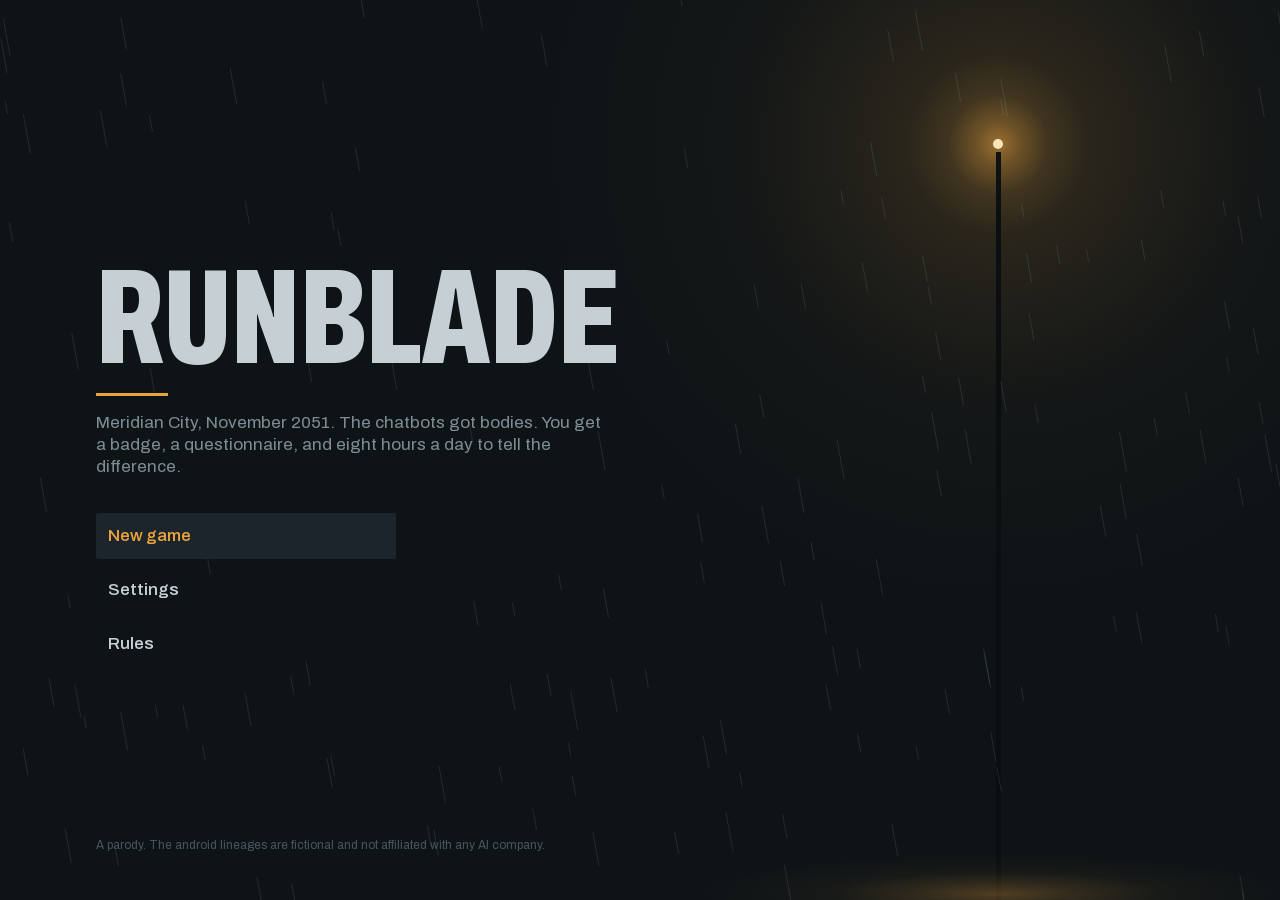
==== commit 260884a6: "Web-native build of c67352f in html5/" ====
--- a/html5/index.html
+++ b/html5/index.html
@@ -8,7 +8,7 @@
     <title>RUNBLADE</title>
     <link rel="icon" href="data:image/svg+xml,%3Csvg xmlns='http://www.w3.org/2000/svg' viewBox='0 0 16 16'%3E%3Crect width='16' height='16' rx='2' fill='%230e1316'/%3E%3Ccircle cx='11' cy='5' r='2' fill='%23e8a33d'/%3E%3Crect x='10.5' y='6' width='1' height='9' fill='%2347535b'/%3E%3C/svg%3E" />
     <style>html,body{background:#0e1316;height:100%;margin:0}</style>
-    <script type="module" crossorigin src="./assets/index-C4WCXmFH.js"></script>
+    <script type="module" crossorigin src="./assets/index-DNj5sK-F.js"></script>
     <link rel="stylesheet" crossorigin href="./assets/index-ePehVP9a.css">
     <link rel="preload" href="./assets/Archivo-DTtSpRkT.woff2" as="font" type="font/woff2" crossorigin="">
     <link rel="preload" href="./assets/MartianMono-DjmKVqBc.woff2" as="font" type="font/woff2" crossorigin="">
